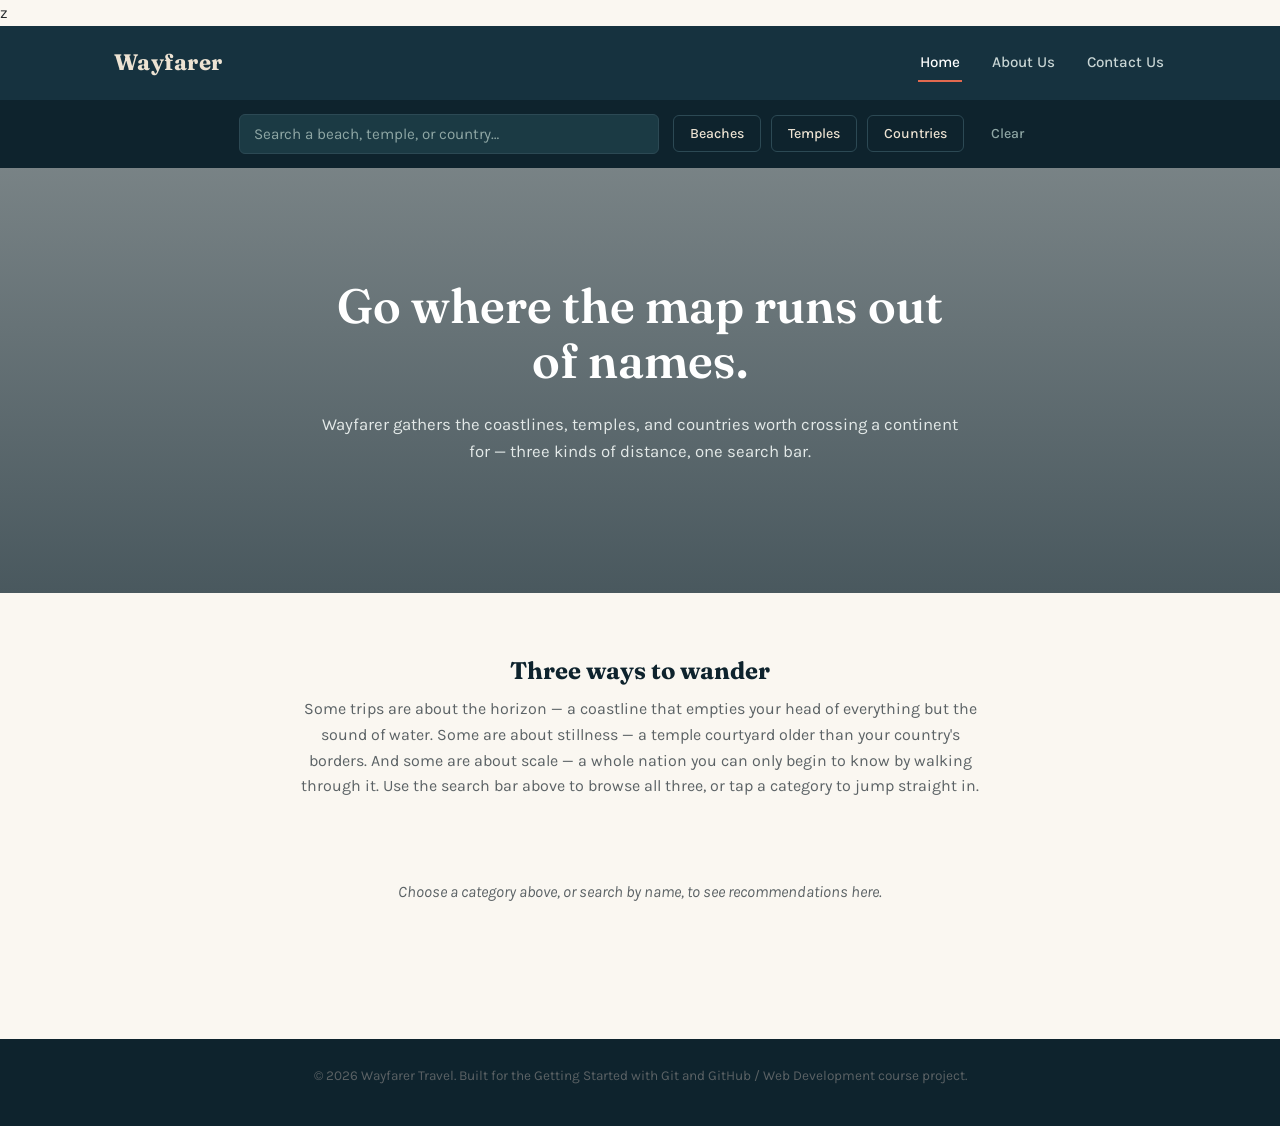
==== index.html @ f9b847b0 "wayfarer-travel-app" ====
z<!DOCTYPE html>
<html lang="en">
<head>
<meta charset="UTF-8">
<meta name="viewport" content="width=device-width, initial-scale=1.0">
<title>Wayfarer — Travel Recommendations</title>
<link rel="preconnect" href="https://fonts.googleapis.com">
<link href="https://fonts.googleapis.com/css2?family=Fraunces:opsz,wght@9..144,400;9..144,600;9..144,700&family=Karla:wght@400;500;700&display=swap" rel="stylesheet">
<link rel="stylesheet" href="css/style.css">
</head>
<body>

<header class="site-header">
  <div class="header-inner">
    <a href="index.html" class="brand">Wayfarer</a>

    <nav class="main-nav" id="mainNav">
      <a href="index.html" class="nav-link active">Home</a>
      <a href="about.html" class="nav-link">About Us</a>
      <a href="contact.html" class="nav-link">Contact Us</a>
    </nav>

    <button class="nav-toggle" id="navToggle" aria-label="Toggle navigation">
      <span></span><span></span><span></span>
    </button>
  </div>

  <div class="search-bar">
    <input type="text" id="searchInput" placeholder="Search a beach, temple, or country…">
    <div class="search-buttons">
      <button class="btn-filter" data-type="beach">Beaches</button>
      <button class="btn-filter" data-type="temple">Temples</button>
      <button class="btn-filter" data-type="country">Countries</button>
      <button class="btn-clear" id="clearBtn">Clear</button>
    </div>
  </div>
</header>

<section class="hero">
  <div class="hero-text">
    <h1>Go where the map runs out of names.</h1>
    <p>Wayfarer gathers the coastlines, temples, and countries worth crossing a continent for — three kinds of distance, one search bar.</p>
  </div>
</section>

<main>
  <section class="intro">
    <h2>Three ways to wander</h2>
    <p>
      Some trips are about the horizon — a coastline that empties your head of everything
      but the sound of water. Some are about stillness — a temple courtyard older than
      your country's borders. And some are about scale — a whole nation you can only
      begin to know by walking through it. Use the search bar above to browse all three,
      or tap a category to jump straight in.
    </p>
  </section>

  <section id="results" class="results">
    <p class="results-hint">Choose a category above, or search by name, to see recommendations here.</p>
  </section>
</main>

<footer class="site-footer">
  <p>&copy; 2026 Wayfarer Travel. Built for the Getting Started with Git and GitHub / Web Development course project.</p>
</footer>

<script src="js/script.js"></script>
</body>
</html>
---- css/style.css ----
/* ---------- tokens ---------- */
:root {
  --navy: #16323F;
  --navy-deep: #0E232D;
  --sand: #EDE3D3;
  --paper: #FAF7F1;
  --coral: #E2694F;
  --teal: #4F8C8A;
  --ink: #24292B;
  --ink-soft: #5B6265;
  --line: #DDD4C2;

  --font-display: "Fraunces", Georgia, serif;
  --font-body: "Karla", "Segoe UI", sans-serif;
}

* { box-sizing: border-box; }

html { scroll-behavior: smooth; }

body {
  margin: 0;
  font-family: var(--font-body);
  color: var(--ink);
  background: var(--paper);
  line-height: 1.6;
}

h1, h2, h3 {
  font-family: var(--font-display);
  color: var(--navy-deep);
  margin: 0 0 .5em;
  line-height: 1.15;
}

p { margin: 0 0 1em; color: var(--ink-soft); }

a { color: inherit; text-decoration: none; }

img { max-width: 100%; display: block; }

/* ---------- header / nav ---------- */
.site-header {
  background: var(--navy);
  position: sticky;
  top: 0;
  z-index: 50;
}

.header-inner {
  max-width: 1100px;
  margin: 0 auto;
  padding: 18px 24px;
  display: flex;
  align-items: center;
  justify-content: space-between;
}

.brand {
  font-family: var(--font-display);
  font-weight: 700;
  font-size: 1.4rem;
  color: var(--sand);
  letter-spacing: .02em;
}

.main-nav {
  display: flex;
  gap: 28px;
}

.nav-link {
  color: #C9D6D5;
  font-weight: 500;
  font-size: .95rem;
  padding: 6px 2px;
  border-bottom: 2px solid transparent;
  transition: color .15s ease, border-color .15s ease;
}

.nav-link:hover,
.nav-link.active {
  color: #fff;
  border-bottom-color: var(--coral);
}

.nav-toggle {
  display: none;
  flex-direction: column;
  gap: 4px;
  background: none;
  border: none;
  cursor: pointer;
  padding: 6px;
}

.nav-toggle span {
  width: 22px;
  height: 2px;
  background: var(--sand);
}

.search-bar {
  background: var(--navy-deep);
  padding: 14px 24px;
  display: flex;
  gap: 14px;
  flex-wrap: wrap;
  align-items: center;
  justify-content: center;
}

#searchInput {
  flex: 1 1 260px;
  max-width: 420px;
  padding: 10px 14px;
  border-radius: 6px;
  border: 1px solid #2C4954;
  background: #1B3A44;
  color: #fff;
  font-family: var(--font-body);
  font-size: .95rem;
}

#searchInput::placeholder { color: #8FA7A5; }

.search-buttons {
  display: flex;
  gap: 10px;
  flex-wrap: wrap;
}

.btn-filter, .btn-clear {
  font-family: var(--font-body);
  font-size: .88rem;
  font-weight: 500;
  padding: 9px 16px;
  border-radius: 6px;
  border: 1px solid #2C4954;
  background: transparent;
  color: var(--sand);
  cursor: pointer;
  transition: background .15s ease, color .15s ease;
}

.btn-filter:hover, .btn-filter.active {
  background: var(--coral);
  border-color: var(--coral);
  color: #fff;
}

.btn-clear { color: #8FA7A5; border-color: transparent; }
.btn-clear:hover { color: #fff; }

/* ---------- hero (home) ---------- */
.hero {
  background:
    linear-gradient(180deg, rgba(14,35,45,.55), rgba(14,35,45,.75)),
    url("https://picsum.photos/id/1043/1600/700") center/cover no-repeat;
  padding: 110px 24px;
  text-align: center;
}

.hero-text { max-width: 640px; margin: 0 auto; }

.hero h1 {
  color: #fff;
  font-size: clamp(2rem, 4vw, 3rem);
  font-weight: 600;
}

.hero p { color: #E3E9E8; font-size: 1.05rem; }

/* ---------- intro / results ---------- */
main { max-width: 1100px; margin: 0 auto; padding: 0 24px; }

.intro {
  max-width: 680px;
  margin: 64px auto 20px;
  text-align: center;
}

.results {
  margin: 40px 0 80px;
  min-height: 120px;
}

.results-hint {
  text-align: center;
  color: var(--ink-soft);
  font-style: italic;
  padding: 40px 0;
}

.results-heading {
  font-family: var(--font-display);
  font-size: 1.4rem;
  color: var(--navy-deep);
  margin: 32px 0 18px;
  border-bottom: 1px solid var(--line);
  padding-bottom: 10px;
}

.card-grid {
  display: grid;
  grid-template-columns: repeat(auto-fit, minmax(280px, 1fr));
  gap: 24px;
  margin-bottom: 12px;
}

.rec-card {
  background: #fff;
  border: 1px solid var(--line);
  border-radius: 8px;
  overflow: hidden;
}

.rec-card .img-pair {
  display: grid;
  grid-template-columns: 1fr 1fr;
}

.rec-card .img-pair img { height: 140px; object-fit: cover; width: 100%; }

.rec-card-body { padding: 16px 18px 20px; }

.rec-card-body h3 {
  font-size: 1.1rem;
  margin-bottom: 4px;
}

.rec-card-body .place-type {
  display: inline-block;
  font-size: .72rem;
  text-transform: none;
  color: var(--teal);
  font-weight: 700;
  margin-bottom: 8px;
}

.rec-card-body p { font-size: .92rem; margin-bottom: 0; }

/* ---------- generic page hero ---------- */
.page-content { padding-bottom: 80px; }

.page-hero {
  max-width: 680px;
  margin: 64px auto 40px;
  padding: 0 24px;
  text-align: center;
}

.page-hero .subtitle { font-size: 1.05rem; }

/* ---------- about page ---------- */
.about-block {
  display: grid;
  grid-template-columns: 1fr 1fr;
  gap: 40px;
  align-items: center;
  max-width: 1100px;
  margin: 0 auto 60px;
  padding: 0 24px;
}

.about-block img { border-radius: 8px; }

.about-block.reverse .about-text { order: -1; }

@media (max-width: 720px) {
  .about-block, .about-block.reverse .about-text {
    grid-template-columns: 1fr;
    order: 0;
  }
  .about-block { grid-template-columns: 1fr; }
}

.values {
  background: var(--sand);
  padding: 50px 24px;
  text-align: center;
}

.values h2 { margin-bottom: 30px; }

.values-grid {
  max-width: 1000px;
  margin: 0 auto;
  display: grid;
  grid-template-columns: repeat(auto-fit, minmax(220px, 1fr));
  gap: 26px;
  text-align: left;
}

.value-card {
  background: var(--paper);
  border: 1px solid var(--line);
  border-radius: 8px;
  padding: 22px;
}

.value-card h3 { font-size: 1.05rem; margin-bottom: 8px; }
.value-card p { font-size: .92rem; margin: 0; }

/* ---------- contact page ---------- */
.contact-block {
  max-width: 1000px;
  margin: 0 auto;
  padding: 0 24px;
  display: grid;
  grid-template-columns: 1.4fr 1fr;
  gap: 50px;
}

@media (max-width: 720px) {
  .contact-block { grid-template-columns: 1fr; }
}

.contact-form {
  display: flex;
  flex-direction: column;
}

.contact-form label {
  font-size: .85rem;
  font-weight: 700;
  color: var(--navy-deep);
  margin: 14px 0 6px;
}

.contact-form input,
.contact-form textarea {
  font-family: var(--font-body);
  font-size: .95rem;
  padding: 10px 12px;
  border: 1px solid var(--line);
  border-radius: 6px;
  background: #fff;
  color: var(--ink);
}

.contact-form input:focus,
.contact-form textarea:focus {
  outline: 2px solid var(--teal);
  outline-offset: 1px;
}

.btn-submit {
  margin-top: 22px;
  align-self: flex-start;
  background: var(--coral);
  color: #fff;
  border: none;
  font-family: var(--font-body);
  font-weight: 700;
  font-size: .95rem;
  padding: 12px 26px;
  border-radius: 6px;
  cursor: pointer;
  transition: opacity .15s ease;
}

.btn-submit:hover { opacity: .88; }

.form-status {
  margin-top: 14px;
  font-size: .9rem;
  color: var(--teal);
  font-weight: 700;
}

.contact-info {
  border-left: 1px solid var(--line);
  padding-left: 40px;
}

@media (max-width: 720px) {
  .contact-info { border-left: none; padding-left: 0; border-top: 1px solid var(--line); padding-top: 24px; }
}

.contact-info p { font-size: .92rem; }

/* ---------- footer ---------- */
.site-footer {
  background: var(--navy-deep);
  color: #8FA7A5;
  text-align: center;
  padding: 26px 24px;
  font-size: .85rem;
}

/* ---------- responsive nav ---------- */
@media (max-width: 720px) {
  .nav-toggle { display: flex; }
  .main-nav {
    position: absolute;
    top: 64px;
    left: 0;
    right: 0;
    background: var(--navy);
    flex-direction: column;
    padding: 10px 24px 20px;
    display: none;
    gap: 4px;
  }
  .main-nav.open { display: flex; }
}
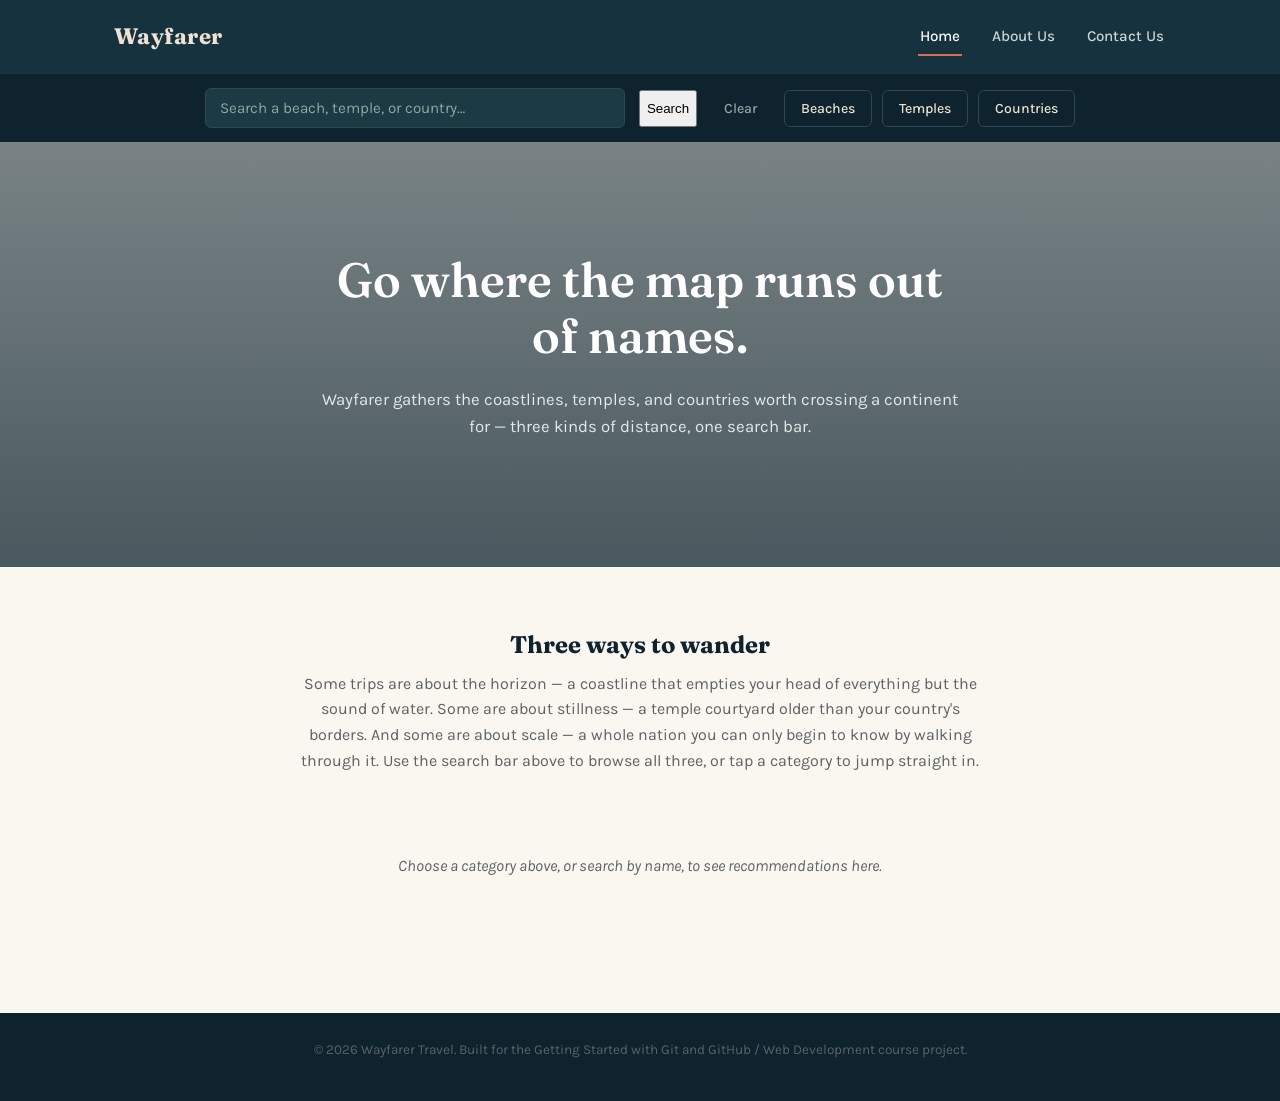
==== commit a8037afc: "." ====
--- a/index.html
+++ b/index.html
@@ -1,4 +1,4 @@
-z<!DOCTYPE html>
+<!DOCTYPE html>
 <html lang="en">
 <head>
 <meta charset="UTF-8">
@@ -28,10 +28,11 @@
   <div class="search-bar">
     <input type="text" id="searchInput" placeholder="Search a beach, temple, or country…">
     <div class="search-buttons">
+      <button class="btn-search" id="searchBtn">Search</button>
+      <button class="btn-clear" id="clearBtn">Clear</button>
       <button class="btn-filter" data-type="beach">Beaches</button>
       <button class="btn-filter" data-type="temple">Temples</button>
       <button class="btn-filter" data-type="country">Countries</button>
-      <button class="btn-clear" id="clearBtn">Clear</button>
     </div>
   </div>
 </header>
@@ -66,4 +67,4 @@
 
 <script src="js/script.js"></script>
 </body>
-</html>
+</html>
